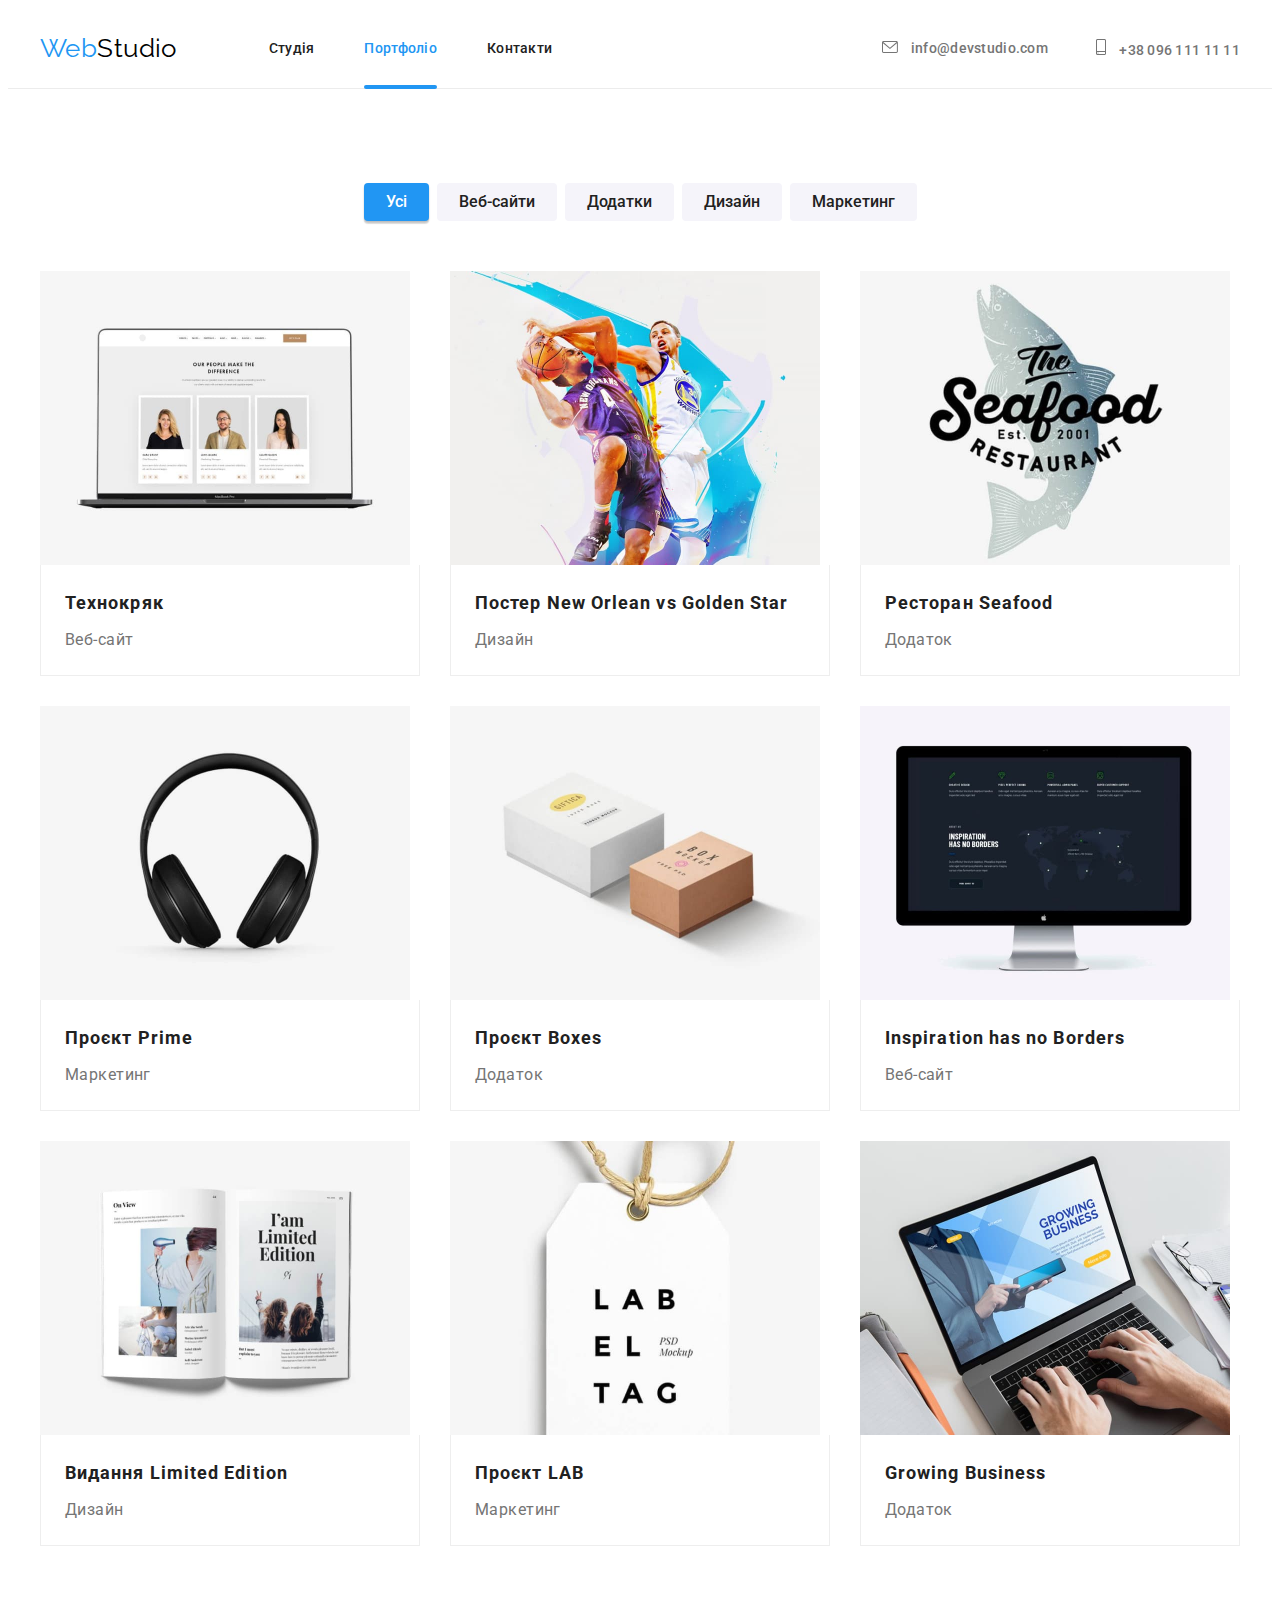
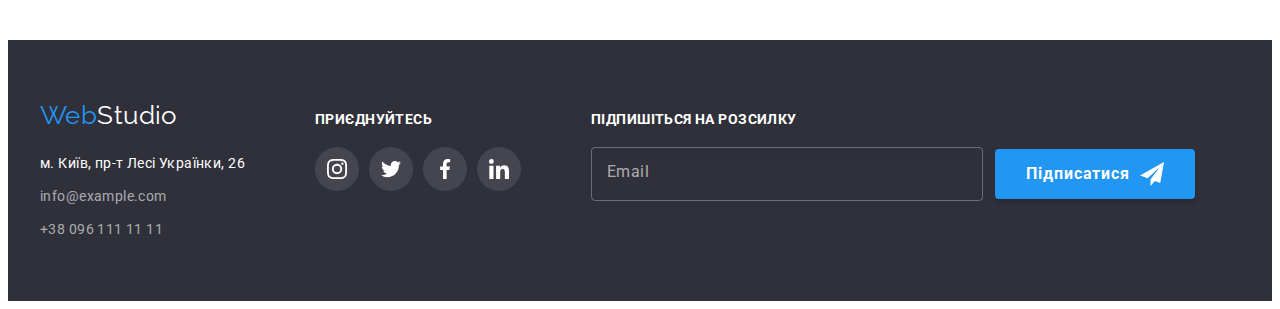
==== portfolio.html @ d985635d "Initial commit" ====
<!DOCTYPE html>
<html lang="uk">

<head>
  <meta charset="UTF-8" />
  <meta http-equiv="X-UA-Compatible" content="IE=edge" />
  <meta name="viewport" content="width=device-width, initial-scale=1.0" />
  <link rel="preconnect" href="https://fonts.googleapis.com" />
  <link rel="preconnect" href="https://fonts.gstatic.com" crossorigin />
  <link href="https://fonts.googleapis.com/css2?family=Raleway:wght@700&family=Roboto:wght@400;500;700;900&display=swap"
    rel="stylesheet" />
  <link rel="stylesheet" href="https://cdnjs.cloudflare.com/ajax/libs/modern-normalize/1.1.0/modern-normalize.min.css"
    integrity="sha512-wpPYUAdjBVSE4KJnH1VR1HeZfpl1ub8YT/NKx4PuQ5NmX2tKuGu6U/JRp5y+Y8XG2tV+wKQpNHVUX03MfMFn9Q=="
    crossorigin="anonymous" referrerpolicy="no-referrer" />
  <link rel="stylesheet" href="./css/main.min.css" />
  <title>WebStudio</title>
</head>

<!-- BODY -->

<body>

  <!-- HEADER -->
  <header class="header">
    <div class="container header__container">

      <!-- NAVIGATION -->
      <nav class="navigation">

        <!-- LOGO -->
        <a href="./index.html" class="link logo">
          Web<span class="logo__primary">Studio</span>
        </a>

        <!-- MENU -->
        <ul class="list navigation__list">
          <li class="navigation__item">
            <a class="link navigation__link" href="./index.html">Студія</a>
          </li>
          <li class="navigation__item">
            <a class="link navigation__link navigation__link--current" href="./portfolio.html">Портфоліо</a>
          </li>
          <li class="navigation__item">
            <a class="link navigation__link" href="">Контакти</a>
          </li>
        </ul>
      </nav>

      <!-- CONTACT LINCS -->
      <ul class="list contact">
        <li class="contact__item">
          <a class="link contact__link" href=" mailto:info@devstudio.com">
            <svg class="contact__icon" width="16" height="12">
              <use href="./images/icons.svg#icon-mail"></use>
            </svg>
            info@devstudio.com</a>
        </li>
        <li class="contact__item">
          <a class="link contact__link" href="tel:+380961111111">
            <svg class="contact__icon" width="10" height="16">
              <use href="./images/icons.svg#icon-phone"></use>
            </svg>
            +38 096 111 11 11</a>
        </li>
      </ul>
    </div>
  </header>




  <!-- MAIN -->
  <main>



    <!-- PORTFOLIO -->
    <section class="section">
      <div class="container">

        <h1 class="section-title visually-hidden">Портфоліо</h1>

        <!-- FILTER LIST -->
        <ul class="list filter">

          <li class="filter__item">
            <button type="button" class="btn filter__btn filter__btn--active">Усі</button>
          </li>

          <li class="filter__item">
            <button type="button" class="btn filter__btn">Веб-сайти</button>
          </li>

          <li class="filter__item">
            <button type="button" class="btn filter__btn">Додатки</button>
          </li>

          <li class="filter__item">
            <button type="button" class="btn filter__btn">Дизайн</button>
          </li>

          <li class="filter__item">
            <button type="button" class="btn filter__btn">Маркетинг</button>
          </li>

        </ul>

        <!-- PROJECTS -->
        <ul class="list portfolio">
          <li class="portfolio__item">

            <a class="link project" href="">
              <div class="project__overlay">
                <img class="project__img" src="./images/project1.jpg" alt="Веб-сайт Технокряк" width="370"
                  height="294" />
                <p class="project__description">
                  Ресурс пропонує комплексні пропозиції з різним рівнем функціоналу та сервісів. Все це дозволить
                  відвідувачу отримати
                  вичерпні відомості про компанію чи приватну особу.
                </p>
              </div>
              <div class="project__name">
                <h2 class="project__title">Технокряк</h2>
                <p class="project__text">Веб-сайт</p>
              </div>
            </a>
          </li>


          <li class="portfolio__item">
            <a class="link project" href="">
              <div class="project__overlay">
                <img class="project__img" src="./images/project2.jpg" alt="Дизайн Постера" width="370" height="294" />
                <p class="project__description">
                  Ресурс пропонує комплексні пропозиції з різним рівнем функціоналу та сервісів. Все це дозволить
                  відвідувачу отримати
                  вичерпні відомості про компанію чи приватну особу.
                </p>
              </div>
              <div class="project__name">
                <h2 class="project__title">Постер New Orlean vs Golden Star</h2>
                <p class="project__text">Дизайн</p>
              </div>
            </a>
          </li>


          <li class="portfolio__item">
            <a class="link project" href="">
              <div class="project__overlay">
                <img class="project__img" src="./images/project3.jpg" alt="Приложение Ресторана" width="370"
                  height="294" />
                <p class="project__description">
                  Ресурс пропонує комплексні пропозиції з різним рівнем функціоналу та сервісів. Все це дозволить
                  відвідувачу отримати
                  вичерпні відомості про компанію чи приватну особу.
                </p>
              </div>
              <div class="project__name">
                <h2 class="project__title">Ресторан Seafood</h2>
                <p class="project__text">Додаток</p>
              </div>
            </a>
          </li>


          <li class="portfolio__item">
            <a class="link project" href="">
              <div class="project__overlay">
                <img class="project__img" src="./images/project4.jpg" alt="Маркетинг Проекта" width="370"
                  height="294" />
                <p class="project__description">
                  Ресурс пропонує комплексні пропозиції з різним рівнем функціоналу та сервісів. Все це дозволить
                  відвідувачу отримати
                  вичерпні відомості про компанію чи приватну особу.
                </p>
              </div>
              <div class="project__name">
                <h2 class="project__title">Проєкт Prime</h2>
                <p class="project__text">Маркетинг</p>
              </div>
            </a>
          </li>


          <li class="portfolio__item">
            <a class="link project" href="">
              <div class="project__overlay">
                <img class="project__img" src="./images/project5.jpg" alt="Приложение для проекта Boxes" width="370"
                  height="294" />
                <p class="project__description">
                  Ресурс пропонує комплексні пропозиції з різним рівнем функціоналу та сервісів. Все це дозволить
                  відвідувачу отримати
                  вичерпні відомості про компанію чи приватну особу.
                </p>
              </div>
              <div class="project__name">
                <h2 class="project__title">Проєкт Boxes</h2>
                <p class="project__text">Додаток</p>
              </div>
            </a>
          </li>


          <li class="portfolio__item">
            <a class="link project" href="">
              <div class="project__overlay">
                <img class="project__img" src="./images/project6.jpg" alt="Веб-сайт для Inspiration has no Borders"
                  width="370" height="294" />
                <p class="project__description">
                  Ресурс пропонує комплексні пропозиції з різним рівнем функціоналу та сервісів. Все це дозволить
                  відвідувачу отримати
                  вичерпні відомості про компанію чи приватну особу.
                </p>
              </div>
              <div class="project__name">
                <h2 class="project__title">Inspiration has no Borders</h2>
                <p class="project__text">Веб-сайт</p>
              </div>
            </a>
          </li>


          <li class="portfolio__item">
            <a class="link project" href="">
              <div class="project__overlay">
                <img class="project__img" src="./images/project7.jpg" alt="Дизайн для Издания" width="370"
                  height="294" />
                <p class="project__description">
                  Ресурс пропонує комплексні пропозиції з різним рівнем функціоналу та сервісів. Все це дозволить
                  відвідувачу отримати
                  вичерпні відомості про компанію чи приватну особу.
                </p>
              </div>
              <div class="project__name">
                <h2 class="project__title">Видання Limited Edition</h2>
                <p class="project__text">Дизайн</p>
              </div>
            </a>
          </li>


          <li class="portfolio__item">
            <a class="link project" href="">
              <div class="project__overlay">
                <img class="project__img" src="./images/project8.jpg" alt="Маркетинг для проекта LAB" width="370"
                  height="294" />
                <p class="project__description">
                  Ресурс пропонує комплексні пропозиції з різним рівнем функціоналу та сервісів. Все це дозволить
                  відвідувачу отримати
                  вичерпні відомості про компанію чи приватну особу.
                </p>
              </div>
              <div class="project__name">
                <h2 class="project__title">Проєкт LAB</h2>
                <p class="project__text">Маркетинг</p>
              </div>
            </a>
          </li>


          <li class="portfolio__item">
            <a class="link project" href="">
              <div class="project__overlay">
                <img class="project__img" src="./images/project9.jpg" alt="Приложение для Growing Business" width="370"
                  height="294" />
                <p class="project__description">
                  Ресурс пропонує комплексні пропозиції з різним рівнем функціоналу та сервісів. Все це дозволить
                  відвідувачу отримати
                  вичерпні відомості про компанію чи приватну особу.
                </p>
              </div>
              <div class="project__name">
                <h2 class="project__title">Growing Business</h2>
                <p class="project__text">Додаток</p>
              </div>
            </a>
          </li>

        </ul>
      </div>
    </section>
  </main>




  <!-- FOOTER -->
  <footer class="footer">
    <div class="container footer__section">


      <!-- Address -->
      <div class="footer__address">
        <a class="link logo" href="./index.html">
          Web<span class="logo__secondary">Studio</span>
        </a>

        <address class="address">
          <ul class="list address__list">
            <li class="address__item">
              <a class="link address__link" href="https://goo.gl/maps/RJxYpGqixrXidumn7" target="_blank"
                rel="noopener noreferrer">
                м. Київ, пр-т Лесі Українки, 26
              </a>
            </li>
            <li class="address__item">
              <a class="link contact__link address__link--contact" href="mailto:info@example.com">info@example.com</a>
            </li>
            <li class="address__item">
              <a class="link contact__link address__link--contact" href="tel:+380961111111">+38 096 111 11 11</a>
            </li>
          </ul>
        </address>
      </div>


      <!-- Join -->
      <div class="join">
        <p class="join__text">Приєднуйтесь</p>

        <!-- Social Links -->
        <ul class="list social">
          <li class="social__item">
            <a class="link social__link social__link--join" href="https://instagram.com" target="_blank"
              rel="nofollow noopener noreferrer" aria-label="Instagram">
              <svg class="social__icon" width="20" height="20">
                <use href="./images/icons.svg#icon-instagram"></use>
              </svg>
            </a>
          </li>

          <li class="social__item">
            <a class="link social__link social__link--join" href="https://twitter.com" target="_blank"
              rel="nofollow noopener noreferrer" aria-label="Twitter">
              <svg class="social__icon" width="20" height="20">
                <use href="./images/icons.svg#icon-twitter"></use>
              </svg>
            </a>
          </li>

          <li class="social__item">
            <a class="link social__link social__link--join" href="https://facebook.com" target="_blank"
              rel="nofollow noopener noreferrer" aria-label="Facebook">
              <svg class="social__icon" width="20" height="20">
                <use href="./images/icons.svg#icon-facebook"></use>
              </svg>
            </a>
          </li>

          <li class="social__item">
            <a class="link social__link social__link--join" href="https://linkedin.com" target="_blank"
              rel="nofollow noopener noreferrer" aria-label="LinkedIn">
              <svg class="social__icon" width="20" height="20">
                <use href="./images/icons.svg#icon-linkedin"></use>
              </svg>
            </a>
          </li>
        </ul>
      </div>


      <!-- Follow -->
      <div class="follow">
        <p class="follow__text">Підпишіться на розсилку</p>
        <form class="follow__form">
          <input class="follow__field" type="email" placeholder=" " id="follow-field">
          <label class="follow__label" for="follow-field">
            Email
          </label>
          <button class="btn btn--primary follow__btn" type="submit">
            Підписатися
            <svg class="follow__icon" width="24" height="24">
              <use href="./images/icons.svg#icon-send"></use>
            </svg>
          </button>
        </form>
      </div>
    </div>
  </footer>



</body>

</html>
---- css/main.min.css ----
﻿:root{--acсent-color: #2196f3;--primary-white-color: #ffffff;--dark-text-color: #212121;--black-text-color: #000000;--grey-text-color: #757575;--icon-color: #afb1b8;--transparent-text-color: rgba(255, 255, 255, 0.6);--dark-background-color: #2f303a;--grey-background-color: #f5f4fa;--main-font: "Roboto", sans-serif;--logo-font: "Raleway", sans-serif;--primary-animation: 250ms cubic-bezier(0.4, 0, 0.2, 1)}.visually-hidden{position:absolute;white-space:nowrap;width:1px;height:1px;overflow:hidden;border:0;padding:0;clip:rect(0 0 0 0);clip-path:inset(50%);margin:-1px}body{font-family:var(--main-font);font-size:14px;line-height:1.1428571429;letter-spacing:.03em;color:var(--grey-text-color);background-color:var(--primary-white-color)}.list{list-style:none;padding:0;margin:0}.section{padding-top:94px;padding-bottom:94px}.section-no-padding{padding-top:94px;padding-bottom:0}.container{width:1200px;margin-left:auto;margin-right:auto;padding-left:15px;padding-right:15px}.section-title{text-align:center;margin-bottom:50px;font-size:36px;line-height:1.1666666667;color:var(--dark-text-color)}.link{color:inherit;text-decoration:none;transition:color var(--primary-animation)}.link:hover,.link:focus,.link:active{color:var(--acсent-color)}.btn{cursor:pointer;font-family:inherit;border:none;border-radius:4px;font-size:16px}.btn--primary{min-width:200px;height:50px;font-weight:700;line-height:1.875;letter-spacing:.06em;color:var(--primary-white-color);background-color:var(--acсent-color);box-shadow:0px 4px 4px rgba(0,0,0,.15)}.btn--primary:hover{background-color:#188ce8}h1,h2,h3,h4,h5,h6,p{margin-top:0;margin-bottom:0}img{display:block;max-width:100%;height:auto}.backdrop{position:fixed;top:0;left:0;opacity:1;width:100%;height:100%;background-color:rgba(0,0,0,.2);transition:opacity var(--primary-animation)}.backdrop--is-hidden{opacity:0;pointer-events:none;visibility:hidden}.modal{position:absolute;top:50%;left:50%;width:528px;min-height:581px;padding:40px;background-color:var(--primary-white-color);box-shadow:0px 1px 3px rgba(0,0,0,.12),0px 1px 1px rgba(0,0,0,.14),0px 2px 1px rgba(0,0,0,.2);border-radius:4px;transform:translate(-50%, -50%) rotate(0deg);transition:transform var(--primary-animation)}.backdrop--is-hidden .modal{transform:translate(-50%, -50%) rotate(360deg)}.close-btn{position:absolute;right:8px;top:8px;display:flex;align-items:center;justify-content:center;width:30px;height:30px;background-color:rgba(0,0,0,0);border:1px solid rgba(0,0,0,.1);border-radius:50%;transition:fill var(--primary-animation)}.close-btn:hover,.close-btn:focus,.close-btn:active{fill:var(--acсent-color)}.contact-form__title{display:block;text-align:center;margin-bottom:12px;font-size:20px;line-height:1.15;color:var(--dark-text-color)}.contact-form__group{margin-bottom:20px}.contact-form__wrap{position:relative;display:flex;flex-direction:column;gap:4px}.contact-form__wrap:not(:last-child){margin-bottom:10px}.contact-form__label{font-size:12px;line-height:1.1666666667;letter-spacing:.01em;color:var(--grey-text-color)}.contact-form__field{padding:12px 42px;font-size:14px;line-height:1.1428571429;color:var(--grey-text-color);border:1px solid rgba(33,33,33,.2);border-radius:4px;outline:rgba(0,0,0,0);transition:border-color var(--primary-animation)}.contact-form__field:focus{border-color:var(--acсent-color)}.contact-form__icon{position:absolute;left:12px;bottom:11px;fill:var(--dark-text-color);transition:fill var(--primary-animation)}.contact-form__field:focus+.contact-form__icon{fill:var(--acсent-color)}.contact-form__comment{padding:12px 16px;font-size:12px;line-height:1.1666666667;color:var(--grey-text-color);border:1px solid rgba(33,33,33,.2);border-radius:4px;outline:rgba(0,0,0,0);resize:none;transition:border-color var(--primary-animation)}.contact-form__comment::placeholder{font-size:12px;line-height:1.1666666667;color:rgba(117,117,117,.5)}.contact-form__comment:focus{border-color:var(--acсent-color)}.agreement{display:flex;align-items:center;justify-content:center;gap:8px;margin-bottom:30px}.agreement__checkbox:focus+.agreement_icon{outline:2px solid var(--acсent-color);outline-offset:1px;border-radius:2px}.agreement__check{opacity:0;fill:var(--acсent-color);transition:opacity var(--primary-animation)}.agreement__checkbox:checked+.agreement__icon>.agreement__check{opacity:1}.agreement__uncheck{transition:opacity var(--primary-animation)}.agreement__checkbox:checked+.agreement__icon>.agreement__uncheck{opacity:0}.agreement__text{font-size:14px;line-height:1.7142857143;user-select:none}.agreement__link{color:var(--acсent-color);text-decoration-line:underline;text-underline-position:under}.agreement__btn{display:flex;align-items:center;justify-content:center;margin-left:auto;margin-right:auto}.navigation{display:flex;align-items:center;margin-right:auto}.navigation__list{display:flex;column-gap:50px}.navigation__link{display:block;padding-top:32px;padding-bottom:32px;font-weight:500;letter-spacing:.02em;color:var(--dark-text-color)}.navigation__link--current{position:relative;color:var(--acсent-color)}.navigation__link--current::after{position:absolute;left:0;bottom:-1px;content:"";height:4px;width:100%;background:var(--acсent-color);border-radius:2px}.logo{font-family:var(--logo-font);font-size:26px;line-height:1.1923076923;color:var(--acсent-color);text-decoration:none}.logo__primary{margin-right:92px;color:var(--black-text-color)}.logo__secondary{color:var(--primary-white-color)}.contact{display:flex;column-gap:48px}.contact__item{display:flex;align-items:center;font-weight:500;letter-spacing:.02em}.contact__icon{margin-right:10px;fill:currentColor}.header{border-bottom:1px solid #ececec}.header__container{display:flex;align-items:center}.hero{text-align:center;max-width:1600px;height:600px;margin-left:auto;margin-right:auto;padding-top:200px;padding-bottom:200px;background-color:var(--dark-background-color);background-image:linear-gradient(to right, rgba(47, 48, 58, 0.4), rgba(47, 48, 58, 0.4)),url("../images/hero.jpg");background-size:cover;background-position:center}.hero__title{text-align:center;width:693px;margin-left:auto;margin-right:auto;margin-bottom:30px;font-size:44px;font-weight:900;line-height:1.3636363636;letter-spacing:.06em;text-transform:uppercase;color:var(--primary-white-color)}.hero__btn{padding-left:32px;padding-right:32px}.features{display:flex;justify-content:space-between}.features__item{width:270px}.features__icon{display:flex;align-items:center;justify-content:center;width:270px;height:120px;margin-bottom:30px;background-color:var(--grey-background-color);border-radius:4px}.features__title{padding-bottom:10px;text-transform:uppercase;color:var(--dark-text-color)}.features__text{line-height:1.71}.services{display:flex;justify-content:space-between}.services__item{position:relative}.services__title{position:absolute;right:0;left:0;bottom:0;padding-top:27px;padding-bottom:27px;text-align:center;font-size:14px;text-transform:uppercase;color:var(--primary-white-color);background-color:rgba(47,48,58,.8)}.team{background-color:var(--grey-background-color)}.team__list{display:flex;justify-content:space-between}.team__item{background-color:var(--primary-white-color);box-shadow:0px 1px 3px rgba(0,0,0,.12),0px 1px 1px rgba(0,0,0,.14),0px 2px 1px rgba(0,0,0,.2);border-radius:0px 0px 4px 4px}.team__description{padding-top:30px;padding-bottom:30px;text-align:center}.team__title{color:var(--dark-text-color);font-weight:500;font-size:16px;line-height:1.1875;margin-bottom:10px}.team__text{font-size:16px;line-height:1.1875;margin-bottom:16px}.social{display:flex;align-items:center;justify-content:center;gap:10px}.social__link{display:flex;align-items:center;justify-content:center;width:44px;height:44px;fill:var(--icon-color);border-radius:50%;transition:background-color var(--primary-animation),fill var(--primary-animation)}.social__link:hover,.social__link:focus,.social__link:active{fill:var(--primary-white-color);background-color:var(--acсent-color)}.social__link--join{fill:var(--primary-white-color);background-color:rgba(255,255,255,.1)}.clients{display:flex;gap:30px}.clients__link{display:flex;align-items:center;justify-content:center;width:170px;height:92px;fill:var(--icon-color);border:1px solid var(--icon-color);border-radius:4px;transition:fll var(--primary-animation),border var(--primary-animation)}.clients__link:hover,.clients__link:focus,.clients__link:active{fill:var(--acсent-color);border:1px solid var(--acсent-color)}.filter{display:flex;justify-content:center;column-gap:8px;margin-bottom:50px}.filter__btn{padding:6px 22px;font-weight:500;line-height:1.625;color:var(--dark-text-color);background-color:var(--grey-background-color);transition:background-color var(--primary-animation),color var(--primary-animation),box-shadow var(--primary-animation)}.filter__btn--active{color:var(--primary-white-color);background-color:var(--acсent-color);box-shadow:0px 3px 1px rgba(0,0,0,.1),0px 1px 2px rgba(0,0,0,.08),0px 2px 2px rgba(0,0,0,.12)}.filter__btn:hover,.filter__btn:focus,.filter__btn:active{background-color:var(--acсent-color);color:var(--primary-white-color);box-shadow:0px 3px 1px rgba(0,0,0,.1),0px 1px 2px rgba(0,0,0,.08),0px 2px 2px rgba(0,0,0,.12)}.project{display:block;transition:color var(--primary-animation),border var(--primary-animation),box-shadow var(--primary-animation)}.project:hover,.project:focus,.project:active{color:var(--grey-text-color);border:1px solid #eee;box-shadow:0px 1px 1px rgba(0,0,0,.12),0px 4px 4px rgba(0,0,0,.06),1px 4px 6px rgba(0,0,0,.16)}.project__overlay{position:relative;overflow:hidden}.project__description{position:absolute;top:0;left:0;width:100%;height:100%;padding:63px 24px;font-size:18px;line-height:1.5555555556;color:var(--primary-white-color);background-color:rgba(33,150,243,.9);opacity:0;transform:translateY(100%);transition:transform var(--primary-animation)}.project:hover .project__description,.project:focus .project__description,.project:active .project__description{opacity:1;transform:translateY(0)}.project__name{padding:20px 24px;border-right:1px solid #eee;border-bottom:1px solid #eee;border-left:1px solid #eee}.project__title{margin-bottom:4px;font-size:18px;line-height:2;letter-spacing:.06em;color:var(--dark-text-color)}.project__text{font-size:16px;line-height:1.875}.portfolio{display:flex;flex-wrap:wrap;gap:30px}.portfolio__item{flex-basis:calc((100% - 60px)/3)}.logo{font-family:var(--logo-font);font-size:26px;line-height:1.1923076923;color:var(--acсent-color);text-decoration:none}.logo__primary{margin-right:92px;color:var(--black-text-color)}.logo__secondary{color:var(--primary-white-color)}.address{margin-top:20px;font-style:normal;line-height:1.7142857143}.address__item:not(:last-child){margin-bottom:9px}.address__link{color:var(--primary-white-color)}.address__link--contact{color:rgba(255,255,255,.6)}.join__text{margin-bottom:20px;font-weight:700;text-transform:uppercase;color:var(--primary-white-color)}.social{display:flex;align-items:center;justify-content:center;gap:10px}.social__link{display:flex;align-items:center;justify-content:center;width:44px;height:44px;fill:var(--icon-color);border-radius:50%;transition:background-color var(--primary-animation),fill var(--primary-animation)}.social__link:hover,.social__link:focus,.social__link:active{fill:var(--primary-white-color);background-color:var(--acсent-color)}.social__link--join{fill:var(--primary-white-color);background-color:rgba(255,255,255,.1)}.follow__text{margin-bottom:20px;font-weight:700;text-transform:uppercase;color:var(--primary-white-color)}.follow__form{position:relative;display:flex;align-items:center}.follow__field{width:358px;height:50px;margin-right:12px;padding-left:16px;padding-right:16px;color:var(--primary-white-color);background:rgba(0,0,0,0);outline:rgba(0,0,0,0);border:1px solid rgba(255,255,255,.3);filter:drop-shadow(0px 4px 4px rgba(0, 0, 0, 0.15));border-radius:4px}.follow__label{position:absolute;left:16px;top:15px;opacity:1;font-size:16px;line-height:1.25;color:rgba(255,255,255,.6);transition:opacity var(--primary-animation)}.follow__field:focus+.follow__label,.follow__field:not(:placeholder-shown)+.follow__label{opacity:0}.follow__btn{display:flex;align-items:center;justify-content:center;gap:10px}.follow__icon{fill:var(--primary-white-color)}.footer{padding-top:60px;padding-bottom:60px;background-color:var(--dark-background-color)}.footer__section{display:flex;align-items:baseline;gap:70px}/*# sourceMappingURL=main.min.css.map */
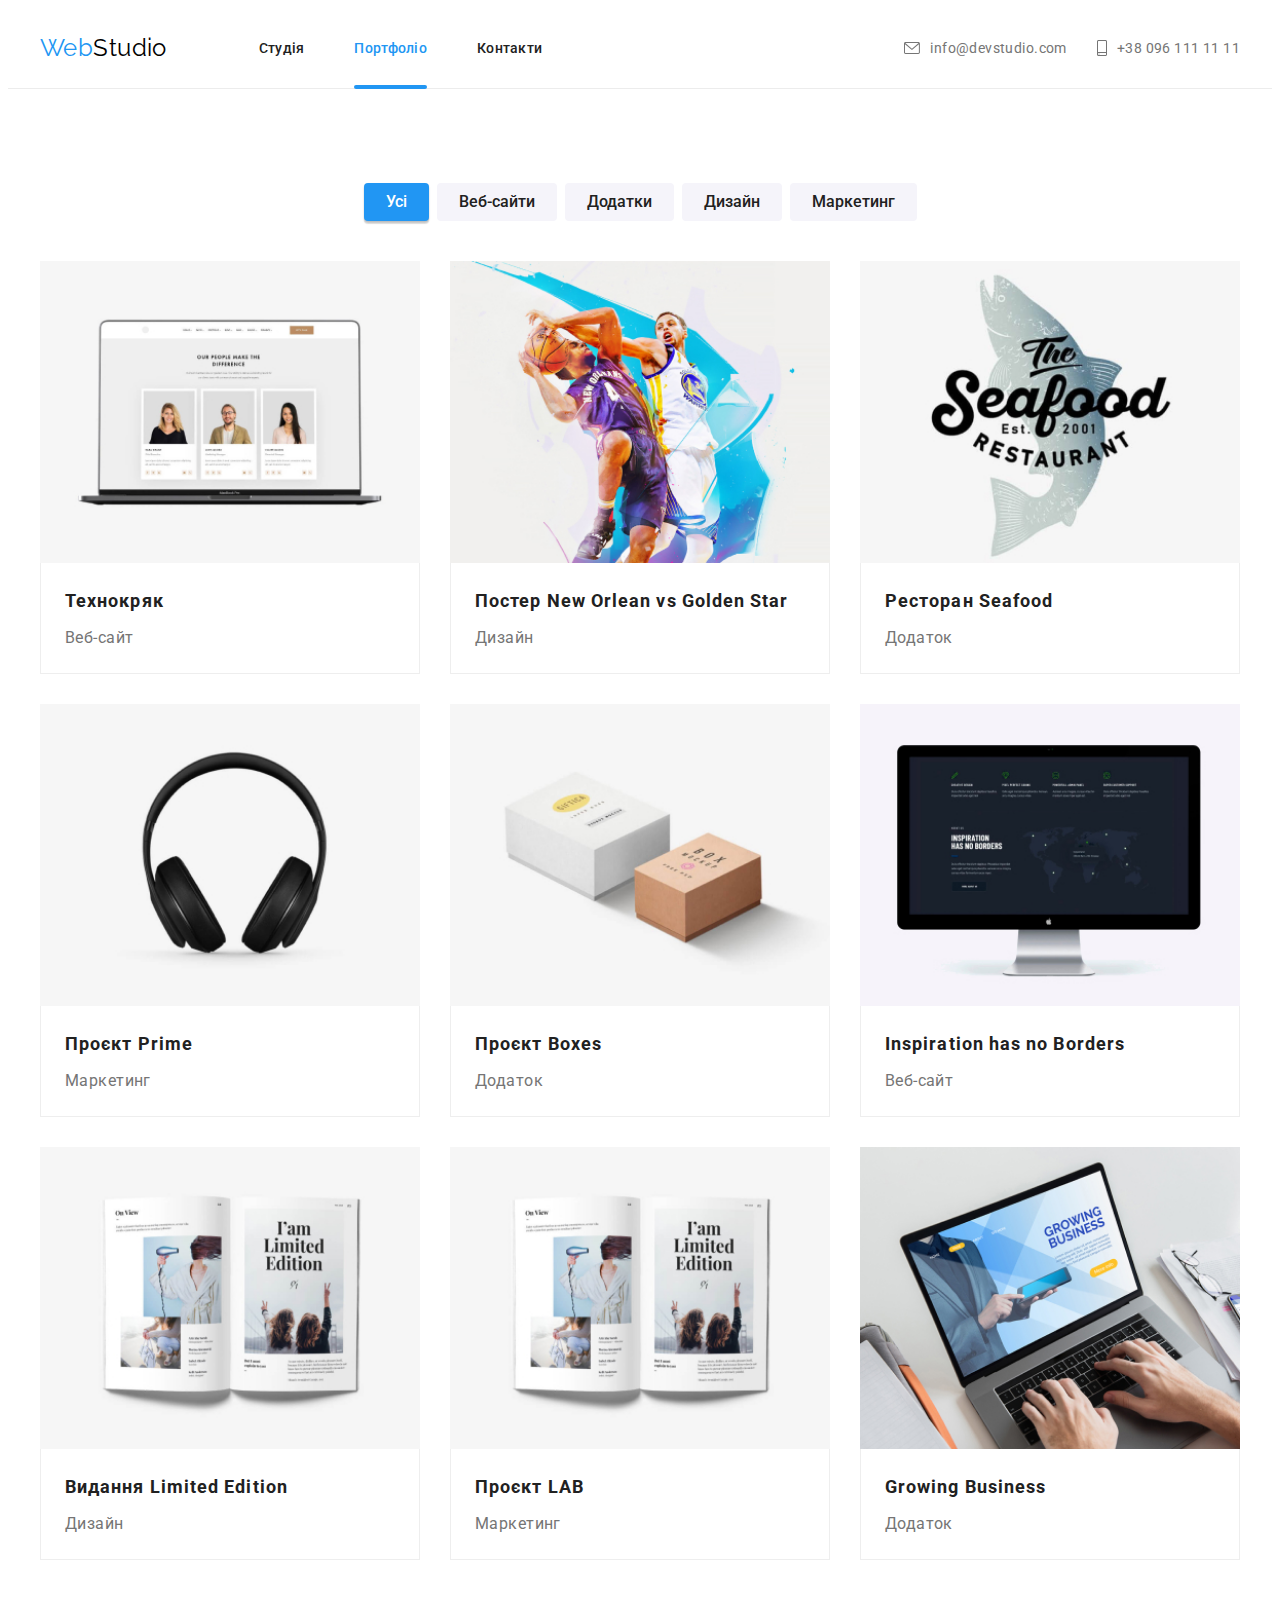
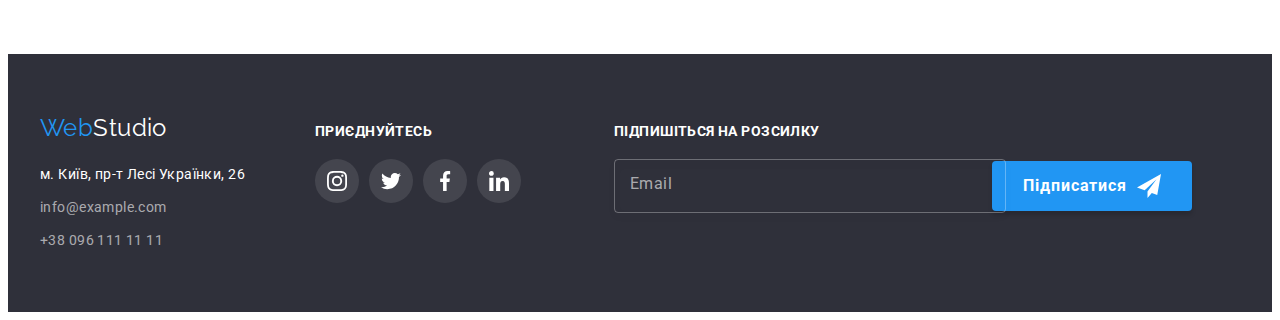
==== commit 191f75ba: "V1.00" ====
--- a/portfolio.html
+++ b/portfolio.html
@@ -1,18 +1,27 @@
 <!DOCTYPE html>
 <html lang="uk">
+
+<!-- HEAD -->
 
 <head>
   <meta charset="UTF-8" />
   <meta http-equiv="X-UA-Compatible" content="IE=edge" />
   <meta name="viewport" content="width=device-width, initial-scale=1.0" />
+
+  <!-- FONTS -->
   <link rel="preconnect" href="https://fonts.googleapis.com" />
   <link rel="preconnect" href="https://fonts.gstatic.com" crossorigin />
   <link href="https://fonts.googleapis.com/css2?family=Raleway:wght@700&family=Roboto:wght@400;500;700;900&display=swap"
     rel="stylesheet" />
+
+  <!-- NORMALIZE -->
   <link rel="stylesheet" href="https://cdnjs.cloudflare.com/ajax/libs/modern-normalize/1.1.0/modern-normalize.min.css"
     integrity="sha512-wpPYUAdjBVSE4KJnH1VR1HeZfpl1ub8YT/NKx4PuQ5NmX2tKuGu6U/JRp5y+Y8XG2tV+wKQpNHVUX03MfMFn9Q=="
     crossorigin="anonymous" referrerpolicy="no-referrer" />
+
+  <!-- STYLES -->
   <link rel="stylesheet" href="./css/main.min.css" />
+
   <title>WebStudio</title>
 </head>
 
@@ -38,7 +47,7 @@
             <a class="link navigation__link" href="./index.html">Студія</a>
           </li>
           <li class="navigation__item">
-            <a class="link navigation__link navigation__link--current" href="./portfolio.html">Портфоліо</a>
+            <a class="link navigation__link  navigation__link--current" href="./portfolio.html">Портфоліо</a>
           </li>
           <li class="navigation__item">
             <a class="link navigation__link" href="">Контакти</a>
@@ -63,6 +72,77 @@
             +38 096 111 11 11</a>
         </li>
       </ul>
+
+      <!-- MOBILE MENU -->
+      <button class="btn open-menu-btn js-open-menu" type="button" aria-expanded="false" aria-controls="mobile-menu">
+
+        <svg class="open-menu-btn__icon" width="40" height="40">
+          <use href="./images/icons.svg#icon-open-menu"></use>
+        </svg>
+      </button>
+
+      <div class="menu js-menu-container">
+        <div class="container menu__container">
+          <button class="btn menu__close-btn js-close-menu" type="button" data-menu-close>
+            <svg class="menu__close-icon" width="40" height="40">
+              <use href="./images/icons.svg#icon-close-menu"></use>
+            </svg>
+          </button>
+
+          <ul class="list menu__nav">
+            <li class="">
+              <a class="link menu__page-link" href="./index.html">Студія</a>
+            </li>
+            <li class="">
+              <a class="link menu__page-link menu__page-link--current" href="./portfolio.html">Портфоліо</a>
+            </li>
+            <li class="">
+              <a class="link menu__page-link" href="">Контакти</a>
+            </li>
+          </ul>
+
+          <ul class="list menu__contacts">
+            <li class="">
+              <a class="link menu__phone-link" href="tel:+380961111111">
+                +38 096 111 11 11
+              </a>
+
+            </li>
+            <li class="">
+              <a class="link menu__mail-link" href=" mailto:info@devstudio.com">
+                info@devstudio.com
+              </a>
+            </li>
+          </ul>
+
+          <ul class="list menu__social">
+            <li>
+              <a class="link menu__social-link" href="https://instagram.com" target="_blank"
+                rel="nofollow noopener noreferrer">
+                Instagram
+              </a>
+            </li>
+            <li>
+              <a class="link menu__social-link" href="https://twitter.com" target="_blank"
+                rel="nofollow noopener noreferrer">
+                Twitter
+              </a>
+            </li>
+            <li>
+              <a class="link menu__social-link" href="https://facebook.com" target="_blank"
+                rel="nofollow noopener noreferrer">
+                Facebook
+              </a>
+            </li>
+            <li>
+              <a class="link menu__social-link" href="https://linkedin.com" target="_blank"
+                rel="nofollow noopener noreferrer">
+                LinkedIn
+              </a>
+            </li>
+          </ul>
+        </div>
+      </div>
     </div>
   </header>
 
@@ -111,10 +191,28 @@
 
             <a class="link project" href="">
               <div class="project__overlay">
-                <img class="project__img" src="./images/project1.jpg" alt="Веб-сайт Технокряк" width="370"
-                  height="294" />
-                <p class="project__description">
-                  Ресурс пропонує комплексні пропозиції з різним рівнем функціоналу та сервісів. Все це дозволить
+                <picture>
+                  <!-- desktop screen -->
+                  <source media="(min-width: 1200px)" srcset="
+                                												./images/portfolio/portfolio_lg-1.jpg    1x,
+                                												./images/portfolio/portfolio_lg-1@2x.jpg 2x
+                                											" type="image/jpg" />
+                  <!-- tablet screen -->
+                  <source media="(min-width: 768px)" srcset="
+                                												./images/portfolio/portfolio_md-1.jpg    1x,
+                                												./images/portfolio/portfolio_md-1@2x.jpg 2x
+                                											" type="image/jpg" />
+                  <!-- mobile screen -->
+                  <source media="(max-width: 767px)" srcset="
+                                												./images/portfolio/portfolio_sm-1.jpg    1x,
+                                												./images/portfolio/portfolio_sm-1@2x.jpg 2x
+                                											" type="image/jpg" />
+                  <img src="./images/portfolio/portfolio_sm-1.jpg" alt="Ноутбук з відкритим сайтом" width="450"
+                    height="290" />
+                </picture>
+                <p class="project__description">
+                  Ресурс пропонує комплексні пропозиції з різним рівнем функціоналу та сервісів. Все
+                  це дозволить
                   відвідувачу отримати
                   вичерпні відомості про компанію чи приватну особу.
                 </p>
@@ -130,9 +228,27 @@
           <li class="portfolio__item">
             <a class="link project" href="">
               <div class="project__overlay">
-                <img class="project__img" src="./images/project2.jpg" alt="Дизайн Постера" width="370" height="294" />
-                <p class="project__description">
-                  Ресурс пропонує комплексні пропозиції з різним рівнем функціоналу та сервісів. Все це дозволить
+                <picture>
+                  <!-- desktop screen -->
+                  <source media="(min-width: 1200px)" srcset="
+                                												./images/portfolio/portfolio_lg-2.jpg    1x,
+                                												./images/portfolio/portfolio_lg-2@2x.jpg 2x
+                                											" type="image/jpg" />
+                  <!-- tablet screen -->
+                  <source media="(min-width: 768px)" srcset="
+                                												./images/portfolio/portfolio_md-2.jpg    1x,
+                                												./images/portfolio/portfolio_md-2@2x.jpg 2x
+                                											" type="image/jpg" />
+                  <!-- mobile screen -->
+                  <source media="(max-width: 767px)" srcset="
+                                												./images/portfolio/portfolio_sm-2.jpg    1x,
+                                												./images/portfolio/portfolio_sm-2@2x.jpg 2x
+                                											" type="image/jpg" />
+                  <img src="./images/portfolio/portfolio_sm-2.jpg" alt="Баскетболісти" width="450" height="290" />
+                </picture>
+                <p class="project__description">
+                  Ресурс пропонує комплексні пропозиції з різним рівнем функціоналу та сервісів. Все
+                  це дозволить
                   відвідувачу отримати
                   вичерпні відомості про компанію чи приватну особу.
                 </p>
@@ -148,10 +264,28 @@
           <li class="portfolio__item">
             <a class="link project" href="">
               <div class="project__overlay">
-                <img class="project__img" src="./images/project3.jpg" alt="Приложение Ресторана" width="370"
-                  height="294" />
-                <p class="project__description">
-                  Ресурс пропонує комплексні пропозиції з різним рівнем функціоналу та сервісів. Все це дозволить
+                <picture>
+                  <!-- desktop screen -->
+                  <source media="(min-width: 1200px)" srcset="
+                                												./images/portfolio/portfolio_lg-3.jpg    1x,
+                                												./images/portfolio/portfolio_lg-3@2x.jpg 2x
+                                											" type="image/jpg" />
+                  <!-- tablet screen -->
+                  <source media="(min-width: 768px)" srcset="
+                                												./images/portfolio/portfolio_md-3.jpg    1x,
+                                												./images/portfolio/portfolio_md-3@2x.jpg 2x
+                                											" type="image/jpg" />
+                  <!-- mobile screen -->
+                  <source media="(max-width: 767px)" srcset="
+                                												./images/portfolio/portfolio_sm-3.jpg    1x,
+                                												./images/portfolio/portfolio_sm-3@2x.jpg 2x
+                                											" type="image/jpg" />
+                  <img src="./images/portfolio/portfolio_sm-3.jpg" alt="Логотип ресторану, з рибою" width="450"
+                    height="290" />
+                </picture>
+                <p class="project__description">
+                  Ресурс пропонує комплексні пропозиції з різним рівнем функціоналу та сервісів. Все
+                  це дозволить
                   відвідувачу отримати
                   вичерпні відомості про компанію чи приватну особу.
                 </p>
@@ -167,10 +301,27 @@
           <li class="portfolio__item">
             <a class="link project" href="">
               <div class="project__overlay">
-                <img class="project__img" src="./images/project4.jpg" alt="Маркетинг Проекта" width="370"
-                  height="294" />
-                <p class="project__description">
-                  Ресурс пропонує комплексні пропозиції з різним рівнем функціоналу та сервісів. Все це дозволить
+                <picture>
+                  <!-- desktop screen -->
+                  <source media="(min-width: 1200px)" srcset="
+                                												./images/portfolio/portfolio_lg-4.jpg    1x,
+                                												./images/portfolio/portfolio_lg-4@2x.jpg 2x
+                                											" type="image/jpg" />
+                  <!-- tablet screen -->
+                  <source media="(min-width: 768px)" srcset="
+                                												./images/portfolio/portfolio_md-4.jpg    1x,
+                                												./images/portfolio/portfolio_md-4@2x.jpg 2x
+                                											" type="image/jpg" />
+                  <!-- mobile screen -->
+                  <source media="(max-width: 767px)" srcset="
+                                												./images/portfolio/portfolio_sm-4.jpg    1x,
+                                												./images/portfolio/portfolio_sm-4@2x.jpg 2x
+                                											" type="image/jpg" />
+                  <img src="./images/portfolio/portfolio_sm-4.jpg" alt="Навушники" width="450" height="290" />
+                </picture>
+                <p class="project__description">
+                  Ресурс пропонує комплексні пропозиції з різним рівнем функціоналу та сервісів. Все
+                  це дозволить
                   відвідувачу отримати
                   вичерпні відомості про компанію чи приватну особу.
                 </p>
@@ -186,10 +337,27 @@
           <li class="portfolio__item">
             <a class="link project" href="">
               <div class="project__overlay">
-                <img class="project__img" src="./images/project5.jpg" alt="Приложение для проекта Boxes" width="370"
-                  height="294" />
-                <p class="project__description">
-                  Ресурс пропонує комплексні пропозиції з різним рівнем функціоналу та сервісів. Все це дозволить
+                <picture>
+                  <!-- desktop screen -->
+                  <source media="(min-width: 1200px)" srcset="
+                                												./images/portfolio/portfolio_lg-5.jpg    1x,
+                                												./images/portfolio/portfolio_lg-5@2x.jpg 2x
+                                											" type="image/jpg" />
+                  <!-- tablet screen -->
+                  <source media="(min-width: 768px)" srcset="
+                                												./images/portfolio/portfolio_md-5.jpg    1x,
+                                												./images/portfolio/portfolio_md-5@2x.jpg 2x
+                                											" type="image/jpg" />
+                  <!-- mobile screen -->
+                  <source media="(max-width: 767px)" srcset="
+                                												./images/portfolio/portfolio_sm-5.jpg    1x,
+                                												./images/portfolio/portfolio_sm-5@2x.jpg 2x
+                                											" type="image/jpg" />
+                  <img src="./images/portfolio/portfolio_sm-5.jpg" alt="Дві коробки" width="450" height="290" />
+                </picture>
+                <p class="project__description">
+                  Ресурс пропонує комплексні пропозиції з різним рівнем функціоналу та сервісів. Все
+                  це дозволить
                   відвідувачу отримати
                   вичерпні відомості про компанію чи приватну особу.
                 </p>
@@ -205,10 +373,27 @@
           <li class="portfolio__item">
             <a class="link project" href="">
               <div class="project__overlay">
-                <img class="project__img" src="./images/project6.jpg" alt="Веб-сайт для Inspiration has no Borders"
-                  width="370" height="294" />
-                <p class="project__description">
-                  Ресурс пропонує комплексні пропозиції з різним рівнем функціоналу та сервісів. Все це дозволить
+                <picture>
+                  <!-- desktop screen -->
+                  <source media="(min-width: 1200px)" srcset="
+                                												./images/portfolio/portfolio_lg-6.jpg    1x,
+                                												./images/portfolio/portfolio_lg-6@2x.jpg 2x
+                                											" type="image/jpg" />
+                  <!-- tablet screen -->
+                  <source media="(min-width: 768px)" srcset="
+                                												./images/portfolio/portfolio_md-6.jpg    1x,
+                                												./images/portfolio/portfolio_md-6@2x.jpg 2x
+                                											" type="image/jpg" />
+                  <!-- mobile screen -->
+                  <source media="(max-width: 767px)" srcset="
+                                												./images/portfolio/portfolio_sm-6.jpg    1x,
+                                												./images/portfolio/portfolio_sm-6@2x.jpg 2x
+                                											" type="image/jpg" />
+                  <img src="./images/portfolio/portfolio_sm-6.jpg" alt="Монітор" width="450" height="290" />
+                </picture>
+                <p class="project__description">
+                  Ресурс пропонує комплексні пропозиції з різним рівнем функціоналу та сервісів. Все
+                  це дозволить
                   відвідувачу отримати
                   вичерпні відомості про компанію чи приватну особу.
                 </p>
@@ -224,10 +409,27 @@
           <li class="portfolio__item">
             <a class="link project" href="">
               <div class="project__overlay">
-                <img class="project__img" src="./images/project7.jpg" alt="Дизайн для Издания" width="370"
-                  height="294" />
-                <p class="project__description">
-                  Ресурс пропонує комплексні пропозиції з різним рівнем функціоналу та сервісів. Все це дозволить
+                <picture>
+                  <!-- desktop screen -->
+                  <source media="(min-width: 1200px)" srcset="
+                                												./images/portfolio/portfolio_lg-7.jpg    1x,
+                                												./images/portfolio/portfolio_lg-7@2x.jpg 2x
+                                											" type="image/jpg" />
+                  <!-- tablet screen -->
+                  <source media="(min-width: 768px)" srcset="
+                                												./images/portfolio/portfolio_md-7.jpg    1x,
+                                												./images/portfolio/portfolio_md-7@2x.jpg 2x
+                                											" type="image/jpg" />
+                  <!-- mobile screen -->
+                  <source media="(max-width: 767px)" srcset="
+                                												./images/portfolio/portfolio_sm-7.jpg    1x,
+                                												./images/portfolio/portfolio_sm-7@2x.jpg 2x
+                                											" type="image/jpg" />
+                  <img src="./images/portfolio/portfolio_sm-7.jpg" alt="Відкрита книга" width="450" height="290" />
+                </picture>
+                <p class="project__description">
+                  Ресурс пропонує комплексні пропозиції з різним рівнем функціоналу та сервісів. Все
+                  це дозволить
                   відвідувачу отримати
                   вичерпні відомості про компанію чи приватну особу.
                 </p>
@@ -243,10 +445,27 @@
           <li class="portfolio__item">
             <a class="link project" href="">
               <div class="project__overlay">
-                <img class="project__img" src="./images/project8.jpg" alt="Маркетинг для проекта LAB" width="370"
-                  height="294" />
-                <p class="project__description">
-                  Ресурс пропонує комплексні пропозиції з різним рівнем функціоналу та сервісів. Все це дозволить
+                <picture>
+                  <!-- desktop screen -->
+                  <source media="(min-width: 1200px)" srcset="
+                                												./images/portfolio/portfolio_lg-7.jpg    1x,
+                                												./images/portfolio/portfolio_lg-7@2x.jpg 2x
+                                											" type="image/jpg" />
+                  <!-- tablet screen -->
+                  <source media="(min-width: 768px)" srcset="
+                                												./images/portfolio/portfolio_md-7.jpg    1x,
+                                												./images/portfolio/portfolio_md-7@2x.jpg 2x
+                                											" type="image/jpg" />
+                  <!-- mobile screen -->
+                  <source media="(max-width: 767px)" srcset="
+                                												./images/portfolio/portfolio_sm-7.jpg    1x,
+                                												./images/portfolio/portfolio_sm-7@2x.jpg 2x
+                                											" type="image/jpg" />
+                  <img src="./images/portfolio/portfolio_sm-7.jpg" alt="Відкрита книга" width="450" height="290" />
+                </picture>
+                <p class="project__description">
+                  Ресурс пропонує комплексні пропозиції з різним рівнем функціоналу та сервісів. Все
+                  це дозволить
                   відвідувачу отримати
                   вичерпні відомості про компанію чи приватну особу.
                 </p>
@@ -262,10 +481,27 @@
           <li class="portfolio__item">
             <a class="link project" href="">
               <div class="project__overlay">
-                <img class="project__img" src="./images/project9.jpg" alt="Приложение для Growing Business" width="370"
-                  height="294" />
-                <p class="project__description">
-                  Ресурс пропонує комплексні пропозиції з різним рівнем функціоналу та сервісів. Все це дозволить
+                <picture>
+                  <!-- desktop screen -->
+                  <source media="(min-width: 1200px)" srcset="
+                                												./images/portfolio/portfolio_lg-9.jpg    1x,
+                                												./images/portfolio/portfolio_lg-9@2x.jpg 2x
+                                											" type="image/jpg" />
+                  <!-- tablet screen -->
+                  <source media="(min-width: 768px)" srcset="
+                                												./images/portfolio/portfolio_md-9.jpg    1x,
+                                												./images/portfolio/portfolio_md-9@2x.jpg 2x
+                                											" type="image/jpg" />
+                  <!-- mobile screen -->
+                  <source media="(max-width: 767px)" srcset="
+                                												./images/portfolio/portfolio_sm-9.jpg    1x,
+                                												./images/portfolio/portfolio_sm-9@2x.jpg 2x
+                                											" type="image/jpg" />
+                  <img src="./images/portfolio/portfolio_sm-9.jpg" alt="Ноутбук" width="450" height="290" />
+                </picture>
+                <p class="project__description">
+                  Ресурс пропонує комплексні пропозиції з різним рівнем функціоналу та сервісів. Все
+                  це дозволить
                   відвідувачу отримати
                   вичерпні відомості про компанію чи приватну особу.
                 </p>
@@ -308,7 +544,8 @@
               <a class="link contact__link address__link--contact" href="mailto:info@example.com">info@example.com</a>
             </li>
             <li class="address__item">
-              <a class="link contact__link address__link--contact" href="tel:+380961111111">+38 096 111 11 11</a>
+              <a class="link contact__link address__link--contact" href="tel:+380961111111">+38 096 111 11
+                11</a>
             </li>
           </ul>
         </address>
@@ -364,10 +601,12 @@
       <div class="follow">
         <p class="follow__text">Підпишіться на розсилку</p>
         <form class="follow__form">
-          <input class="follow__field" type="email" placeholder=" " id="follow-field">
-          <label class="follow__label" for="follow-field">
-            Email
-          </label>
+          <div class="follow__input">
+            <input class="follow__field" type="email" placeholder=" " id="follow-field">
+            <label class="follow__label" for="follow-field">
+              Email
+            </label>
+          </div>
           <button class="btn btn--primary follow__btn" type="submit">
             Підписатися
             <svg class="follow__icon" width="24" height="24">
@@ -380,7 +619,7 @@
   </footer>
 
 
-
+  <script src="./js/menu.js"></script>
 </body>
 
 </html>--- a/css/main.min.css
+++ b/css/main.min.css
@@ -1 +1 @@
-﻿:root{--acсent-color: #2196f3;--primary-white-color: #ffffff;--dark-text-color: #212121;--black-text-color: #000000;--grey-text-color: #757575;--icon-color: #afb1b8;--transparent-text-color: rgba(255, 255, 255, 0.6);--dark-background-color: #2f303a;--grey-background-color: #f5f4fa;--main-font: "Roboto", sans-serif;--logo-font: "Raleway", sans-serif;--primary-animation: 250ms cubic-bezier(0.4, 0, 0.2, 1)}.visually-hidden{position:absolute;white-space:nowrap;width:1px;height:1px;overflow:hidden;border:0;padding:0;clip:rect(0 0 0 0);clip-path:inset(50%);margin:-1px}body{font-family:var(--main-font);font-size:14px;line-height:1.1428571429;letter-spacing:.03em;color:var(--grey-text-color);background-color:var(--primary-white-color)}.list{list-style:none;padding:0;margin:0}.section{padding-top:94px;padding-bottom:94px}.section-no-padding{padding-top:94px;padding-bottom:0}.container{width:1200px;margin-left:auto;margin-right:auto;padding-left:15px;padding-right:15px}.section-title{text-align:center;margin-bottom:50px;font-size:36px;line-height:1.1666666667;color:var(--dark-text-color)}.link{color:inherit;text-decoration:none;transition:color var(--primary-animation)}.link:hover,.link:focus,.link:active{color:var(--acсent-color)}.btn{cursor:pointer;font-family:inherit;border:none;border-radius:4px;font-size:16px}.btn--primary{min-width:200px;height:50px;font-weight:700;line-height:1.875;letter-spacing:.06em;color:var(--primary-white-color);background-color:var(--acсent-color);box-shadow:0px 4px 4px rgba(0,0,0,.15)}.btn--primary:hover{background-color:#188ce8}h1,h2,h3,h4,h5,h6,p{margin-top:0;margin-bottom:0}img{display:block;max-width:100%;height:auto}.backdrop{position:fixed;top:0;left:0;opacity:1;width:100%;height:100%;background-color:rgba(0,0,0,.2);transition:opacity var(--primary-animation)}.backdrop--is-hidden{opacity:0;pointer-events:none;visibility:hidden}.modal{position:absolute;top:50%;left:50%;width:528px;min-height:581px;padding:40px;background-color:var(--primary-white-color);box-shadow:0px 1px 3px rgba(0,0,0,.12),0px 1px 1px rgba(0,0,0,.14),0px 2px 1px rgba(0,0,0,.2);border-radius:4px;transform:translate(-50%, -50%) rotate(0deg);transition:transform var(--primary-animation)}.backdrop--is-hidden .modal{transform:translate(-50%, -50%) rotate(360deg)}.close-btn{position:absolute;right:8px;top:8px;display:flex;align-items:center;justify-content:center;width:30px;height:30px;background-color:rgba(0,0,0,0);border:1px solid rgba(0,0,0,.1);border-radius:50%;transition:fill var(--primary-animation)}.close-btn:hover,.close-btn:focus,.close-btn:active{fill:var(--acсent-color)}.contact-form__title{display:block;text-align:center;margin-bottom:12px;font-size:20px;line-height:1.15;color:var(--dark-text-color)}.contact-form__group{margin-bottom:20px}.contact-form__wrap{position:relative;display:flex;flex-direction:column;gap:4px}.contact-form__wrap:not(:last-child){margin-bottom:10px}.contact-form__label{font-size:12px;line-height:1.1666666667;letter-spacing:.01em;color:var(--grey-text-color)}.contact-form__field{padding:12px 42px;font-size:14px;line-height:1.1428571429;color:var(--grey-text-color);border:1px solid rgba(33,33,33,.2);border-radius:4px;outline:rgba(0,0,0,0);transition:border-color var(--primary-animation)}.contact-form__field:focus{border-color:var(--acсent-color)}.contact-form__icon{position:absolute;left:12px;bottom:11px;fill:var(--dark-text-color);transition:fill var(--primary-animation)}.contact-form__field:focus+.contact-form__icon{fill:var(--acсent-color)}.contact-form__comment{padding:12px 16px;font-size:12px;line-height:1.1666666667;color:var(--grey-text-color);border:1px solid rgba(33,33,33,.2);border-radius:4px;outline:rgba(0,0,0,0);resize:none;transition:border-color var(--primary-animation)}.contact-form__comment::placeholder{font-size:12px;line-height:1.1666666667;color:rgba(117,117,117,.5)}.contact-form__comment:focus{border-color:var(--acсent-color)}.agreement{display:flex;align-items:center;justify-content:center;gap:8px;margin-bottom:30px}.agreement__checkbox:focus+.agreement_icon{outline:2px solid var(--acсent-color);outline-offset:1px;border-radius:2px}.agreement__check{opacity:0;fill:var(--acсent-color);transition:opacity var(--primary-animation)}.agreement__checkbox:checked+.agreement__icon>.agreement__check{opacity:1}.agreement__uncheck{transition:opacity var(--primary-animation)}.agreement__checkbox:checked+.agreement__icon>.agreement__uncheck{opacity:0}.agreement__text{font-size:14px;line-height:1.7142857143;user-select:none}.agreement__link{color:var(--acсent-color);text-decoration-line:underline;text-underline-position:under}.agreement__btn{display:flex;align-items:center;justify-content:center;margin-left:auto;margin-right:auto}.navigation{display:flex;align-items:center;margin-right:auto}.navigation__list{display:flex;column-gap:50px}.navigation__link{display:block;padding-top:32px;padding-bottom:32px;font-weight:500;letter-spacing:.02em;color:var(--dark-text-color)}.navigation__link--current{position:relative;color:var(--acсent-color)}.navigation__link--current::after{position:absolute;left:0;bottom:-1px;content:"";height:4px;width:100%;background:var(--acсent-color);border-radius:2px}.logo{font-family:var(--logo-font);font-size:26px;line-height:1.1923076923;color:var(--acсent-color);text-decoration:none}.logo__primary{margin-right:92px;color:var(--black-text-color)}.logo__secondary{color:var(--primary-white-color)}.contact{display:flex;column-gap:48px}.contact__item{display:flex;align-items:center;font-weight:500;letter-spacing:.02em}.contact__icon{margin-right:10px;fill:currentColor}.header{border-bottom:1px solid #ececec}.header__container{display:flex;align-items:center}.hero{text-align:center;max-width:1600px;height:600px;margin-left:auto;margin-right:auto;padding-top:200px;padding-bottom:200px;background-color:var(--dark-background-color);background-image:linear-gradient(to right, rgba(47, 48, 58, 0.4), rgba(47, 48, 58, 0.4)),url("../images/hero.jpg");background-size:cover;background-position:center}.hero__title{text-align:center;width:693px;margin-left:auto;margin-right:auto;margin-bottom:30px;font-size:44px;font-weight:900;line-height:1.3636363636;letter-spacing:.06em;text-transform:uppercase;color:var(--primary-white-color)}.hero__btn{padding-left:32px;padding-right:32px}.features{display:flex;justify-content:space-between}.features__item{width:270px}.features__icon{display:flex;align-items:center;justify-content:center;width:270px;height:120px;margin-bottom:30px;background-color:var(--grey-background-color);border-radius:4px}.features__title{padding-bottom:10px;text-transform:uppercase;color:var(--dark-text-color)}.features__text{line-height:1.71}.services{display:flex;justify-content:space-between}.services__item{position:relative}.services__title{position:absolute;right:0;left:0;bottom:0;padding-top:27px;padding-bottom:27px;text-align:center;font-size:14px;text-transform:uppercase;color:var(--primary-white-color);background-color:rgba(47,48,58,.8)}.team{background-color:var(--grey-background-color)}.team__list{display:flex;justify-content:space-between}.team__item{background-color:var(--primary-white-color);box-shadow:0px 1px 3px rgba(0,0,0,.12),0px 1px 1px rgba(0,0,0,.14),0px 2px 1px rgba(0,0,0,.2);border-radius:0px 0px 4px 4px}.team__description{padding-top:30px;padding-bottom:30px;text-align:center}.team__title{color:var(--dark-text-color);font-weight:500;font-size:16px;line-height:1.1875;margin-bottom:10px}.team__text{font-size:16px;line-height:1.1875;margin-bottom:16px}.social{display:flex;align-items:center;justify-content:center;gap:10px}.social__link{display:flex;align-items:center;justify-content:center;width:44px;height:44px;fill:var(--icon-color);border-radius:50%;transition:background-color var(--primary-animation),fill var(--primary-animation)}.social__link:hover,.social__link:focus,.social__link:active{fill:var(--primary-white-color);background-color:var(--acсent-color)}.social__link--join{fill:var(--primary-white-color);background-color:rgba(255,255,255,.1)}.clients{display:flex;gap:30px}.clients__link{display:flex;align-items:center;justify-content:center;width:170px;height:92px;fill:var(--icon-color);border:1px solid var(--icon-color);border-radius:4px;transition:fll var(--primary-animation),border var(--primary-animation)}.clients__link:hover,.clients__link:focus,.clients__link:active{fill:var(--acсent-color);border:1px solid var(--acсent-color)}.filter{display:flex;justify-content:center;column-gap:8px;margin-bottom:50px}.filter__btn{padding:6px 22px;font-weight:500;line-height:1.625;color:var(--dark-text-color);background-color:var(--grey-background-color);transition:background-color var(--primary-animation),color var(--primary-animation),box-shadow var(--primary-animation)}.filter__btn--active{color:var(--primary-white-color);background-color:var(--acсent-color);box-shadow:0px 3px 1px rgba(0,0,0,.1),0px 1px 2px rgba(0,0,0,.08),0px 2px 2px rgba(0,0,0,.12)}.filter__btn:hover,.filter__btn:focus,.filter__btn:active{background-color:var(--acсent-color);color:var(--primary-white-color);box-shadow:0px 3px 1px rgba(0,0,0,.1),0px 1px 2px rgba(0,0,0,.08),0px 2px 2px rgba(0,0,0,.12)}.project{display:block;transition:color var(--primary-animation),border var(--primary-animation),box-shadow var(--primary-animation)}.project:hover,.project:focus,.project:active{color:var(--grey-text-color);border:1px solid #eee;box-shadow:0px 1px 1px rgba(0,0,0,.12),0px 4px 4px rgba(0,0,0,.06),1px 4px 6px rgba(0,0,0,.16)}.project__overlay{position:relative;overflow:hidden}.project__description{position:absolute;top:0;left:0;width:100%;height:100%;padding:63px 24px;font-size:18px;line-height:1.5555555556;color:var(--primary-white-color);background-color:rgba(33,150,243,.9);opacity:0;transform:translateY(100%);transition:transform var(--primary-animation)}.project:hover .project__description,.project:focus .project__description,.project:active .project__description{opacity:1;transform:translateY(0)}.project__name{padding:20px 24px;border-right:1px solid #eee;border-bottom:1px solid #eee;border-left:1px solid #eee}.project__title{margin-bottom:4px;font-size:18px;line-height:2;letter-spacing:.06em;color:var(--dark-text-color)}.project__text{font-size:16px;line-height:1.875}.portfolio{display:flex;flex-wrap:wrap;gap:30px}.portfolio__item{flex-basis:calc((100% - 60px)/3)}.logo{font-family:var(--logo-font);font-size:26px;line-height:1.1923076923;color:var(--acсent-color);text-decoration:none}.logo__primary{margin-right:92px;color:var(--black-text-color)}.logo__secondary{color:var(--primary-white-color)}.address{margin-top:20px;font-style:normal;line-height:1.7142857143}.address__item:not(:last-child){margin-bottom:9px}.address__link{color:var(--primary-white-color)}.address__link--contact{color:rgba(255,255,255,.6)}.join__text{margin-bottom:20px;font-weight:700;text-transform:uppercase;color:var(--primary-white-color)}.social{display:flex;align-items:center;justify-content:center;gap:10px}.social__link{display:flex;align-items:center;justify-content:center;width:44px;height:44px;fill:var(--icon-color);border-radius:50%;transition:background-color var(--primary-animation),fill var(--primary-animation)}.social__link:hover,.social__link:focus,.social__link:active{fill:var(--primary-white-color);background-color:var(--acсent-color)}.social__link--join{fill:var(--primary-white-color);background-color:rgba(255,255,255,.1)}.follow__text{margin-bottom:20px;font-weight:700;text-transform:uppercase;color:var(--primary-white-color)}.follow__form{position:relative;display:flex;align-items:center}.follow__field{width:358px;height:50px;margin-right:12px;padding-left:16px;padding-right:16px;color:var(--primary-white-color);background:rgba(0,0,0,0);outline:rgba(0,0,0,0);border:1px solid rgba(255,255,255,.3);filter:drop-shadow(0px 4px 4px rgba(0, 0, 0, 0.15));border-radius:4px}.follow__label{position:absolute;left:16px;top:15px;opacity:1;font-size:16px;line-height:1.25;color:rgba(255,255,255,.6);transition:opacity var(--primary-animation)}.follow__field:focus+.follow__label,.follow__field:not(:placeholder-shown)+.follow__label{opacity:0}.follow__btn{display:flex;align-items:center;justify-content:center;gap:10px}.follow__icon{fill:var(--primary-white-color)}.footer{padding-top:60px;padding-bottom:60px;background-color:var(--dark-background-color)}.footer__section{display:flex;align-items:baseline;gap:70px}/*# sourceMappingURL=main.min.css.map */+﻿h1,h2,h3,h4,h5,h6,p{margin-top:0;margin-bottom:0}img{display:block;max-width:100%;height:auto}.list{list-style:none;padding:0;margin:0}.btn{cursor:pointer;font-family:inherit;border:none}body{font-family:var(--main-font);font-size:14px;line-height:1.1428571429;letter-spacing:.03em;color:var(--grey-text-color);background-color:var(--primary-white-color)}.container{padding-left:15px;padding-right:15px}@media screen and (min-width: 480px){.container{width:480px;margin-left:auto;margin-right:auto}}@media screen and (min-width: 768px){.container{width:768px;margin-left:auto;margin-right:auto}}@media screen and (min-width: 1200px){.container{width:1200px;margin-left:auto;margin-right:auto}}.section{padding-top:60px;padding-bottom:60px}@media screen and (min-width: 1200px){.section{padding-top:94px;padding-bottom:94px}}.section--hide{padding-top:0}@media screen and (max-width: 1199px){.section--hide{display:none}}.section-title{text-align:center;margin-bottom:30px;font-size:28px;line-height:1.1785714286;color:var(--dark-text-color)}@media screen and (min-width: 1200px){.section-title{font-size:36px;line-height:1.1666666667;margin-bottom:50px}}.link{color:inherit;text-decoration:none;transition:color var(--primary-animation)}.link:hover,.link:focus,.link:active{color:var(--acсent-color)}:root{--acсent-color: #2196f3;--primary-white-color: #ffffff;--dark-text-color: #212121;--black-text-color: #000000;--grey-text-color: #757575;--icon-color: #afb1b8;--transparent-text-color: rgba(255, 255, 255, 0.6);--dark-background-color: #2f303a;--grey-background-color: #f5f4fa;--main-font: "Roboto", sans-serif;--logo-font: "Raleway", sans-serif;--primary-animation: 250ms cubic-bezier(0.4, 0, 0.2, 1)}.visually-hidden{position:absolute;white-space:nowrap;width:1px;height:1px;overflow:hidden;border:0;padding:0;clip:rect(0 0 0 0);clip-path:inset(50%);margin:-1px}.logo{font-family:var(--logo-font);font-size:24px;line-height:1.1666666667;color:var(--acсent-color);text-decoration:none}.logo__primary{color:var(--black-text-color)}@media screen and (min-width: 768px){.logo__primary{margin-right:87px}}@media screen and (min-width: 1200px){.logo__primary{margin-right:92px}}.logo__secondary{color:var(--primary-white-color)}.btn{cursor:pointer;font-family:inherit;border:none;border-radius:4px;font-size:16px}.btn--primary{width:200px;min-height:50px;font-weight:700;line-height:1.875;letter-spacing:.06em;color:var(--primary-white-color);background-color:var(--acсent-color);box-shadow:0px 4px 4px rgba(0,0,0,.15);display:flex;align-items:center;justify-content:center}.btn--primary:hover,.btn--primary:active,.btn--primary:focus{background-color:#188ce8}.social{display:flex;align-items:center;justify-content:center;gap:10px}.social__link{display:flex;align-items:center;justify-content:center;width:44px;height:44px;fill:var(--icon-color);border-radius:50%;transition:background-color var(--primary-animation),fill var(--primary-animation)}.social__link:hover,.social__link:focus,.social__link:active{fill:var(--primary-white-color);background-color:var(--acсent-color)}.social__link--join{fill:var(--primary-white-color);background-color:rgba(255,255,255,.1)}.address{margin-top:20px;font-style:normal;line-height:1.7142857143}.address__item:not(:last-child){margin-bottom:9px}.address__link{color:var(--primary-white-color)}.address__link--contact{color:rgba(255,255,255,.6)}@media screen and (min-width: 1200px){.join{display:flex;flex-direction:column;justify-content:flex-start;align-items:flex-start;margin-right:23px}}.join__text{margin-bottom:20px;font-weight:700;text-transform:uppercase;color:var(--primary-white-color)}.follow{width:100%}@media screen and (min-width: 768px){.follow{width:450px}}@media screen and (min-width: 1200px){.follow{display:flex;flex-direction:column;justify-content:flex-start;align-items:flex-start}}.follow__text{margin-bottom:20px;font-weight:700;text-transform:uppercase;color:var(--primary-white-color)}.follow__form{display:flex;flex-wrap:wrap;align-items:center;justify-content:center;gap:20px}@media screen and (min-width: 1200px){.follow__form{flex-wrap:nowrap}}.follow__input{position:relative;width:100%}@media screen and (min-width: 768px){.follow__input{width:450px}}@media screen and (min-width: 1200px){.follow__input{width:358px}}.follow__field{width:100%;height:50px;padding-right:16px;padding-left:16px;color:var(--primary-white-color);background:rgba(0,0,0,0);outline:rgba(0,0,0,0);border:1px solid rgba(255,255,255,.3);filter:drop-shadow(0px 4px 4px rgba(0, 0, 0, 0.15));border-radius:4px}.follow__label{position:absolute;top:15px;left:16px;opacity:1;font-size:16px;line-height:1.25;color:rgba(255,255,255,.6);transition:opacity var(--primary-animation)}.follow__field:focus+.follow__label,.follow__field:not(:placeholder-shown)+.follow__label{opacity:0}.follow__btn{display:flex;align-items:center;justify-content:center;gap:10px}.follow__icon{fill:var(--primary-white-color)}.modal{position:absolute;top:50%;left:50%;width:95%;min-height:609px;padding:40px;background-color:var(--primary-white-color);box-shadow:0px 1px 3px rgba(0,0,0,.12),0px 1px 1px rgba(0,0,0,.14),0px 2px 1px rgba(0,0,0,.2);border-radius:4px;transform:translate(-50%, -50%) rotate(0deg);transition:transform var(--primary-animation)}.backdrop--is-hidden .modal{transform:translate(-50%, -50%) rotate(360deg)}@media screen and (min-width: 480px){.modal{width:450px}}.close-btn{position:absolute;right:8px;top:8px;display:flex;align-items:center;justify-content:center;width:30px;height:30px;background-color:rgba(0,0,0,0);border:1px solid rgba(0,0,0,.1);border-radius:50%;transition:fill var(--primary-animation)}.close-btn:hover,.close-btn:focus,.close-btn:active{fill:var(--acсent-color)}.contact-form__title{display:block;text-align:center;margin-bottom:12px;font-size:20px;line-height:1.5;color:var(--dark-text-color)}.contact-form__group{margin-bottom:20px}.contact-form__wrap{position:relative;display:flex;flex-direction:column;gap:4px}.contact-form__wrap:not(:last-child){margin-bottom:10px}.contact-form__label{font-size:12px;line-height:1.1666666667;letter-spacing:.01em;color:var(--grey-text-color)}.contact-form__field{padding:12px 42px;font-size:14px;line-height:1.1428571429;color:var(--grey-text-color);border:1px solid rgba(33,33,33,.2);border-radius:4px;outline:rgba(0,0,0,0);transition:border-color var(--primary-animation)}.contact-form__field:focus{border-color:var(--acсent-color)}.contact-form__icon{position:absolute;left:12px;bottom:11px;fill:var(--dark-text-color);transition:fill var(--primary-animation)}.contact-form__field:focus+.contact-form__icon{fill:var(--acсent-color)}.contact-form__comment{padding:12px 16px;font-size:12px;line-height:1.1666666667;color:var(--grey-text-color);border:1px solid rgba(33,33,33,.2);border-radius:4px;outline:rgba(0,0,0,0);resize:none;transition:border-color var(--primary-animation)}.contact-form__comment::placeholder{font-size:14px;line-height:1.1428571429;color:rgba(117,117,117,.5)}.contact-form__comment:focus{border-color:var(--acсent-color)}.agreement{display:flex;align-items:center;justify-content:center;gap:8px;margin-bottom:30px}.agreement__checkbox:focus+.agreement_icon{outline:2px solid var(--acсent-color);outline-offset:1px;border-radius:2px}.agreement__check{opacity:0;fill:var(--acсent-color);transition:opacity var(--primary-animation)}.agreement__checkbox:checked+.agreement__icon>.agreement__check{opacity:1}.agreement__uncheck{transition:opacity var(--primary-animation)}.agreement__checkbox:checked+.agreement__icon>.agreement__uncheck{opacity:0}.agreement__text{font-size:12px;line-height:2;user-select:none}.agreement__link{color:var(--acсent-color);text-decoration-line:underline;text-underline-position:under}.agreement__btn{display:flex;align-items:center;justify-content:center;margin-left:auto;margin-right:auto}.backdrop{position:fixed;top:0;left:0;opacity:1;width:100%;height:100%;background-color:rgba(0,0,0,.2);transition:opacity var(--primary-animation)}.backdrop--is-hidden{opacity:0;pointer-events:none;visibility:hidden}@media screen and (max-width: 767px){.menu{position:fixed;top:0;left:0;z-index:100;width:100%;height:100%;background-color:#fff;opacity:0;visibility:hidden;pointer-events:none;transition:opacity var(--primary-animation),visibility var(--primary-animation)}.is-open{opacity:1;visibility:visible;pointer-events:auto}.menu__container{position:relative;padding-left:40px;padding-top:48px;padding-bottom:48px}.menu__close-btn{position:absolute;top:10px;right:15px;background-color:rgba(0,0,0,0);border:0;padding:0;line-height:0}}@media screen and (min-width: 768px){.menu{display:none}}.menu__nav{display:flex;flex-direction:column;gap:32px;margin-bottom:80%}@media screen and (min-width: 480px){.menu__nav{margin-bottom:306px}}.menu__page-link{font-weight:500;font-size:40px;letter-spacing:.02em;line-height:1.175;color:#212121}.menu__page-link--current{color:var(--acсent-color)}@media screen and (max-width: 355px){.menu__page-link{font-size:30px}}.menu__contacts{display:flex;flex-direction:column;gap:32px;margin-bottom:64px}.menu__phone-link{font-weight:500;font-size:34px;line-height:1.1764705882;letter-spacing:.02em;color:#2196f3}@media screen and (max-width: 355px){.menu__phone-link{font-size:28px}}.menu__mail-link{font-weight:500;font-size:24px;line-height:1.1666666667;letter-spacing:.02em;color:#757575}@media screen and (max-width: 355px){.menu__mail-link{font-size:20px}}.menu__social{display:flex;flex-direction:row;flex-wrap:wrap;gap:10px}.menu__social-link{position:relative;font-weight:500;font-size:18px;line-height:1.2222222222;letter-spacing:.02em;color:#2196f3;padding-right:10px}.menu__social-link::after{position:absolute;right:0;bottom:0;top:0;content:"";border:1px solid rgba(33,33,33,.2)}.header{border-bottom:1px solid #ececec;padding-top:10px;padding-bottom:10px}@media screen and (min-width: 768px){.header{padding-top:0;padding-bottom:0}}.header__container{display:flex;align-items:center}.header__container{display:flex;align-items:center;justify-content:space-between}.open-menu-btn{background-color:rgba(0,0,0,0);padding:0;line-height:0}@media screen and (min-width: 768px){.open-menu-btn{display:none}}.navigation{display:flex;align-items:center;margin-right:auto}.navigation__list{display:flex;column-gap:50px}@media screen and (max-width: 767px){.navigation__list{display:none}}.navigation__link{display:block;padding-top:32px;padding-bottom:32px;font-weight:500;letter-spacing:.02em;color:var(--dark-text-color)}.navigation__link--current{position:relative;color:var(--acсent-color)}.navigation__link--current::after{position:absolute;left:0;bottom:-1px;content:"";height:4px;width:100%;background:var(--acсent-color);border-radius:2px}.contact{display:flex;flex-direction:column;gap:10px;fill:#757575}@media screen and (max-width: 767px){.contact{display:none}}@media screen and (min-width: 1200px){.contact{display:flex;flex-direction:row;gap:30px}}.contact__link{display:flex;align-items:center}@media screen and (max-width: 1199px){.contact__link{font-size:12px;line-height:1.1666666667}}.contact__icon{margin-right:8px}@media screen and (min-width: 1200px){.contact__icon{margin-right:10px}}.hero{text-align:center;height:400px;padding-top:118px;padding-bottom:118px;padding-left:15px;padding-right:15px;background-color:var(--dark-background-color);display:flex;flex-direction:column;align-items:center;justify-content:center;max-width:1600px;background-repeat:no-repeat;background-size:cover;background-position:center;background-image:linear-gradient(to right, rgba(47, 48, 58, 0.4), rgba(47, 48, 58, 0.4)),url(../images/hero/hero-bg_sm.jpg)}@media(min-device-pixel-ratio: 2),(-webkit-min-device-pixel-ratio: 2),(min-resolution: 192dpi),(min-resolution: 2dppx){.hero{background-image:linear-gradient(to right, rgba(47, 48, 58, 0.4), rgba(47, 48, 58, 0.4)),url(../images/hero/hero-bg_sm@2x.jpg)}}@media screen and (min-width: 768px){.hero{background-image:linear-gradient(to right, rgba(47, 48, 58, 0.4), rgba(47, 48, 58, 0.4)),url(../images/hero/hero-bg_md.jpg)}}@media screen and (min-width: 768px)and (min-device-pixel-ratio: 2),screen and (min-width: 768px)and (-webkit-min-device-pixel-ratio: 2),screen and (min-width: 768px)and (min-resolution: 192dpi),screen and (min-width: 768px)and (min-resolution: 2dppx){.hero{background-image:linear-gradient(to right, rgba(47, 48, 58, 0.4), rgba(47, 48, 58, 0.4)),url(../images/hero/hero-bg_md@2x.jpg)}}@media screen and (min-width: 1200px){.hero{background-image:linear-gradient(to right, rgba(47, 48, 58, 0.4), rgba(47, 48, 58, 0.4)),url(../images/hero/hero-bg_lg.jpg)}}@media screen and (min-width: 1200px)and (min-device-pixel-ratio: 2),screen and (min-width: 1200px)and (-webkit-min-device-pixel-ratio: 2),screen and (min-width: 1200px)and (min-resolution: 192dpi),screen and (min-width: 1200px)and (min-resolution: 2dppx){.hero{background-image:linear-gradient(to right, rgba(47, 48, 58, 0.4), rgba(47, 48, 58, 0.4)),url(../images/hero/hero-bg_lg@2x.jpg)}}@media screen and (min-width: 1200px){.hero{padding-top:200px;padding-bottom:200px;height:600px}}.hero__title{max-width:360px;margin-bottom:30px;font-size:26px;font-weight:900;line-height:1.6153846154;letter-spacing:.06em;text-transform:uppercase;color:var(--primary-white-color)}@media screen and (min-width: 1200px){.hero__title{font-size:44px;line-height:1.3636363636;max-width:696px}}.features{display:flex;flex-wrap:wrap;align-items:center;justify-content:center;gap:30px}@media screen and (min-width: 768px){.features{align-items:flex-start;justify-content:flex-start}}@media screen and (min-width: 1200px){.features{flex-wrap:nowrap;align-items:flex-start}}.features__item{max-width:450px}@media screen and (min-width: 768px){.features__item{flex-basis:calc((100% - 30px)/2)}}.features__icon{display:flex;align-items:center;justify-content:center;height:120px;margin-bottom:30px;background-color:var(--grey-background-color);border-radius:4px}.features__title{text-align:center;padding-bottom:10px;text-transform:uppercase;color:var(--dark-text-color)}@media screen and (min-width: 768px){.features__title{text-align:start}}.features__text{line-height:1.7142857143}.services{display:flex;justify-content:space-between}.services__item{position:relative}.services__title{position:absolute;right:0;left:0;bottom:0;padding-top:27px;padding-bottom:27px;text-align:center;font-size:14px;text-transform:uppercase;color:var(--primary-white-color);background-color:rgba(47,48,58,.8)}.team{background-color:var(--grey-background-color)}.team__list{display:flex;flex-wrap:wrap;align-items:center;justify-content:center;gap:30px}@media screen and (min-width: 1200px){.team__list{flex-wrap:nowrap}}.team__item{background-color:var(--primary-white-color);box-shadow:0px 1px 3px rgba(0,0,0,.12),0px 1px 1px rgba(0,0,0,.14),0px 2px 1px rgba(0,0,0,.2);border-radius:0px 0px 4px 4px}@media screen and (min-width: 768px){.team__item{flex-basis:calc((100% - 30px)/2)}}.team__description{padding-top:30px;padding-bottom:24px;text-align:center}.team__title{color:var(--dark-text-color);font-weight:500;font-size:16px;line-height:1.1875;margin-bottom:10px}.team__text{font-size:16px;line-height:1.1875;margin-bottom:16px}.clients{display:flex;flex-wrap:wrap;align-items:center;justify-content:center;gap:30px}.clients__link{display:flex;align-items:center;justify-content:center;width:170px;height:92px;fill:var(--icon-color);border:1px solid var(--icon-color);border-radius:4px;transition:fll var(--primary-animation),border var(--primary-animation)}.clients__link:hover,.clients__link:focus,.clients__link:active{fill:var(--acсent-color);border:1px solid var(--acсent-color)}.filter{display:flex;flex-wrap:wrap;gap:8px;row-gap:15px;margin-bottom:40px;align-items:flex-start;justify-content:flex-start}@media screen and (min-width: 768px){.filter{align-items:center;justify-content:center}}.filter__btn{padding:6px 22px;font-weight:500;font-size:16px;line-height:1.625;color:var(--dark-text-color);background-color:var(--grey-background-color);transition:background-color var(--primary-animation),color var(--primary-animation),box-shadow var(--primary-animation)}.filter__btn--active{color:var(--primary-white-color);background-color:var(--acсent-color);box-shadow:0px 3px 1px rgba(0,0,0,.1),0px 1px 2px rgba(0,0,0,.08),0px 2px 2px rgba(0,0,0,.12)}.filter__btn:hover,.filter__btn:focus,.filter__btn:active{background-color:var(--acсent-color);color:var(--primary-white-color);box-shadow:0px 3px 1px rgba(0,0,0,.1),0px 1px 2px rgba(0,0,0,.08),0px 2px 2px rgba(0,0,0,.12)}.project{display:block;transition:color var(--primary-animation),border var(--primary-animation),box-shadow var(--primary-animation)}.project:hover,.project:focus,.project:active{color:var(--grey-text-color);border:1px solid #eee;box-shadow:0px 1px 1px rgba(0,0,0,.12),0px 4px 4px rgba(0,0,0,.06),1px 4px 6px rgba(0,0,0,.16)}.project__overlay{position:relative;overflow:hidden}.project__description{position:absolute;top:0;left:0;width:100%;height:100%;padding:63px 24px;font-size:18px;line-height:1.5555555556;color:var(--primary-white-color);background-color:rgba(33,150,243,.9);opacity:0;transform:translateY(100%);transition:transform var(--primary-animation)}.project:hover .project__description,.project:focus .project__description,.project:active .project__description{opacity:1;transform:translateY(0)}@media screen and (max-width: 430px){.project__description{padding:24px}}@media screen and (max-width: 375px){.project__description{font-size:16px}}@media screen and (max-width: 340px){.project__description{font-size:14px}}.project__name{padding:20px 24px;border-right:1px solid #eee;border-bottom:1px solid #eee;border-left:1px solid #eee}.project__title{margin-bottom:4px;font-size:18px;line-height:2;letter-spacing:.06em;color:var(--dark-text-color)}.project__text{font-size:16px;line-height:1.875}.portfolio{display:flex;flex-wrap:wrap;gap:30px;justify-content:center}@media screen and (min-width: 768px){.portfolio{justify-content:flex-start;align-items:stretch}}@media screen and (min-width: 480px){.portfolio__item{width:450px}}@media screen and (min-width: 768px){.portfolio__item{flex-basis:calc((100% - 30px)/2)}}@media screen and (min-width: 1200px){.portfolio__item{flex-basis:calc((100% - 60px)/3)}}@media screen and (min-width: 768px)and (max-width: 1199px){.portfolio__item:first-child .project__name{padding-bottom:56px}}.footer{padding-top:60px;padding-bottom:60px;background-color:var(--dark-background-color)}.footer__section{display:flex;flex-wrap:wrap;justify-content:center;align-items:baseline;gap:60px;text-align:center}@media screen and (min-width: 1200px){.footer__section{display:flex;justify-content:flex-start;align-items:baseline;gap:70px}}@media screen and (min-width: 1200px){.footer__address{display:flex;flex-direction:column;align-items:flex-start}}/*# sourceMappingURL=main.min.css.map */